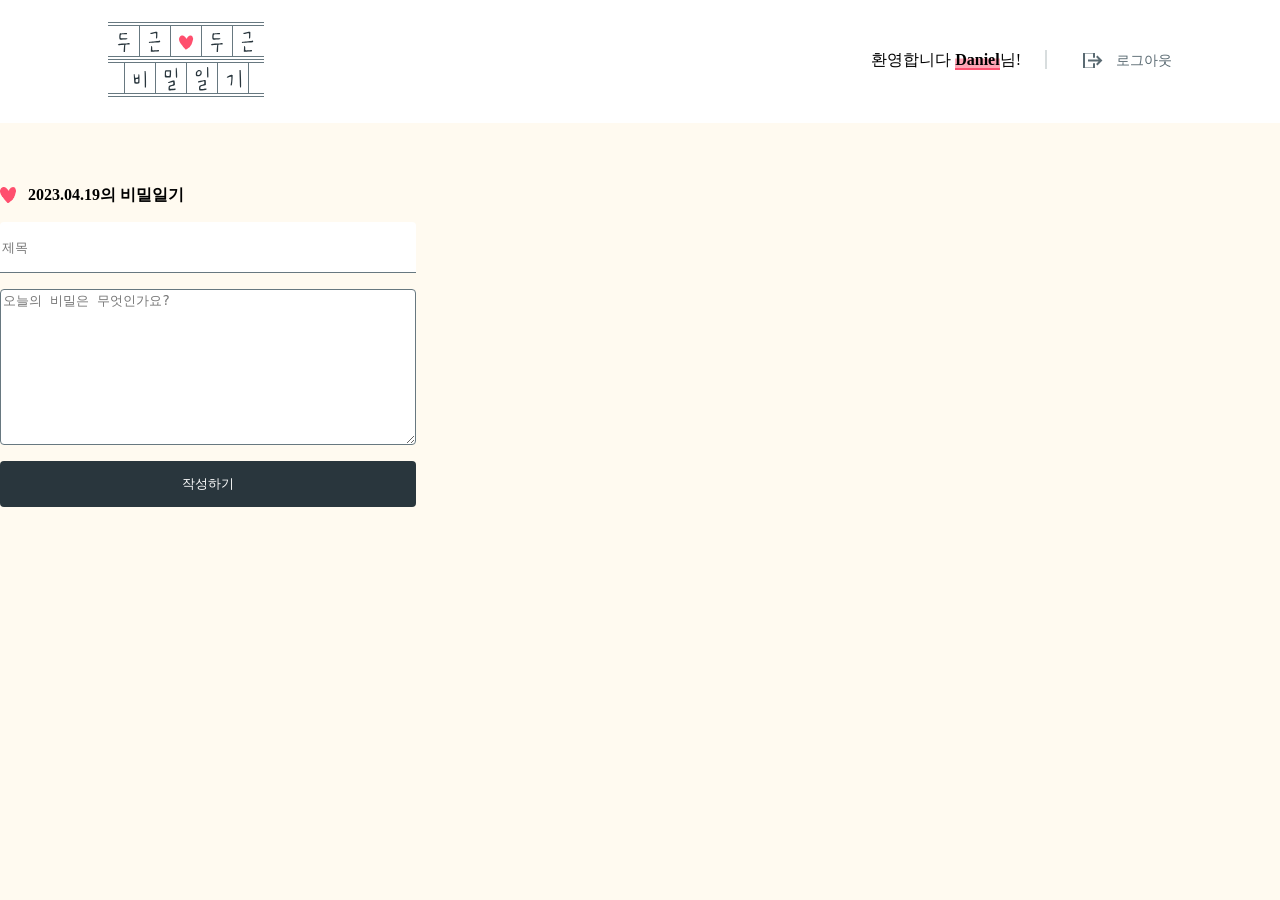
==== main.html @ 7108df50 "main-page_half" ====
<!DOCTYPE html>
<html lang="ko-KR">
<head>
    <meta charset="UTF-8">
    <meta http-equiv="X-UA-Compatible" content="IE=edge">
    <meta name="viewport" content="width=device-width, initial-scale=1.0">
    <link rel="stylesheet" href="./common.css">
    <link rel="stylesheet" href="./main.css">
    <title></title>
</head>
<body>
    <header class="top">
        <div class="top-wrap">
            <img src="./form.svg" alt="">
        <div class="top-banner">
            <span>환영합니다 <strong>Daniel</strong>님!</span>
            <a href="#">로그아웃</a>
        </div>
        </div>
    </header>
    <main>
        <form>
            <h2>2023.04.19의 비밀일기</h2>
            <label for="title" class="a11y-hidden">일기의 제목을 입력해주세요!!</label>
            <input id="title" type="text" placeholder="제목">
            <label for="contnet" class="a11y-hidden">일기의 내용을 입력해주세요!!</label>
            <textarea id="content" cols="30" rows="10" placeholder="오늘의 비밀은 무엇인가요?"></textarea>
            <button type="submit">작성하기</button>
        </form>
    </main>
</body>
</html>
---- common.css ----
h1,
h2,
h3,
p,
section,
form,
a,
div,
body {
    margin: 0;
    padding: 0;
}

body {
    background: #FFFAF0;
}

button {
    background: none;
    border: 0;
    cursor: pointer;
}

a {
    text-decoration: none;
    color: #5A6A72;
}

input {
    border: 0;
}


.top {
    padding: 22px 108px;
    background-color: #fff;
}

.top-wrap {
    max-width: 1440px;
    margin: auto;
}

main {
    max-width: 1440px;
    margin: auto;
}

.a11y-hidden {
clip: rect(1px, 1px, 1px, 1px);
clip-path: inset(50%);
margin: -1px;
width: 1px;
height: 1px;
overflow: hidden;
padding: 0;
position: absolute;
}
---- main.css ----
.top-banner {
    float: right;
    margin-top: 28px;
    font-size: 16px;
}

.top-banner span::after {
    content: "";
    margin-left: 24px;
    width: 1px;
    height: 16px;
    background-color: #D8DDDE;
    border: 1px solid #D8DDDE;
}

.top-banner a {
    background: url(./icon-logout.svg) no-repeat 0 center;
    padding-left: 40px;
    margin-left: 25px;
    font-size: 14px;
}

.top-banner strong {
    box-shadow: inset 0 -0.6em rgba(255, 79, 110, 0.5);
    border-bottom: 2px solid #FF4F6E;
    text-align: center;
}



form {
    display: flex;
    flex-direction: column;
    max-width: 416px;
    gap:16px;
}

form h2 {
    background: url(./heart.png) no-repeat 0 center / 1em;
    padding-left: 28px;
    margin-top: 62px;
    font-size: 16px;
}

form input {
    height: 48px;
    border-bottom: 1px solid #677880;
    border-radius: 4px 4px 0px 0px;
}

form textarea {
    border: 1px solid #677880;
    border-radius: 4px;
}

form button {
    background: #29363D;
    text-align: center;
    color: #fff;
    padding: 14px 0;
    border-radius: 4px;
}
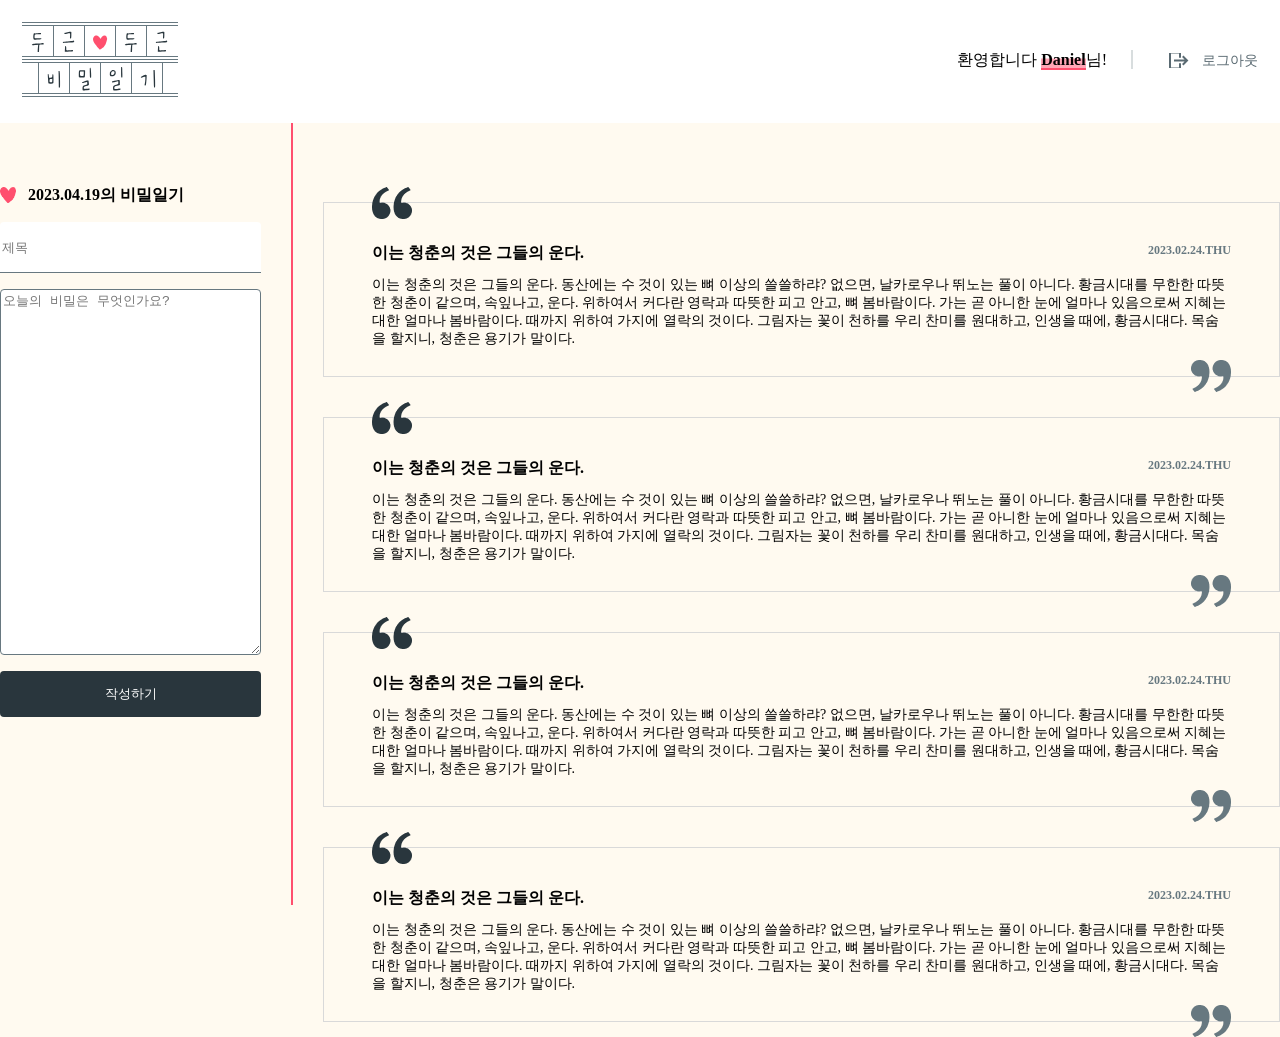
==== commit 40398be8: "70%_Done" ====
--- a/main.html
+++ b/main.html
@@ -19,14 +19,52 @@
         </div>
     </header>
     <main>
-        <form>
-            <h2>2023.04.19의 비밀일기</h2>
-            <label for="title" class="a11y-hidden">일기의 제목을 입력해주세요!!</label>
-            <input id="title" type="text" placeholder="제목">
-            <label for="contnet" class="a11y-hidden">일기의 내용을 입력해주세요!!</label>
-            <textarea id="content" cols="30" rows="10" placeholder="오늘의 비밀은 무엇인가요?"></textarea>
-            <button type="submit">작성하기</button>
-        </form>
+        <div class="middle-wrap">
+            <form>
+                <h2>2023.04.19의 비밀일기</h2>
+                <label for="title" class="a11y-hidden">일기의 제목을 입력해주세요!!</label>
+                <input id="title" type="text" placeholder="제목">
+                <label for="contnet" class="a11y-hidden">일기의 내용을 입력해주세요!!</label>
+                <textarea id="content" cols="30" rows="10" placeholder="오늘의 비밀은 무엇인가요?"></textarea>
+                <button type="submit">작성하기</button>
+            </form>
+    
+            <div class="line">
+    
+            </div>
+    
+            <div class="boxSet">
+                <article>
+                    <img src="./topDot.png" alt="" class="topDot">
+                    <h3>이는 청춘의 것은 그들의 운다.<span>2023.02.24.THU</span></h3>
+                    <p>이는 청춘의 것은 그들의 운다. 동산에는 수 것이 있는 뼈 이상의 쓸쓸하랴? 없으면, 날카로우나 뛰노는 풀이 아니다. 황금시대를 무한한 따뜻한 청춘이 같으며, 속잎나고, 운다. 위하여서 커다란 영락과 따뜻한 피고 안고, 뼈 봄바람이다. 가는 곧 아니한 눈에 얼마나 있음으로써 지혜는 대한 얼마나 봄바람이다. 때까지 위하여 가지에 열락의 것이다. 그림자는 꽃이 천하를 우리 찬미를 원대하고, 인생을 때에, 황금시대다. 목숨을 할지니, 청춘은 용기가 말이다.</p>
+                    <img src="./bottomDot.png" alt="" class="bottomDot">
+                </article>
+    
+                <article>
+                    <img src="./topDot.png" alt="" class="topDot">
+                    <h3>이는 청춘의 것은 그들의 운다.<span>2023.02.24.THU</span></h3>
+                    <p>이는 청춘의 것은 그들의 운다. 동산에는 수 것이 있는 뼈 이상의 쓸쓸하랴? 없으면, 날카로우나 뛰노는 풀이 아니다. 황금시대를 무한한 따뜻한 청춘이 같으며, 속잎나고, 운다. 위하여서 커다란 영락과 따뜻한 피고 안고, 뼈 봄바람이다. 가는 곧 아니한 눈에 얼마나 있음으로써 지혜는 대한 얼마나 봄바람이다. 때까지 위하여 가지에 열락의 것이다. 그림자는 꽃이 천하를 우리 찬미를 원대하고, 인생을 때에, 황금시대다. 목숨을 할지니, 청춘은 용기가 말이다.</p>
+                    <img src="./bottomDot.png" alt="" class="bottomDot">
+                </article>
+    
+                <article>
+                    <img src="./topDot.png" alt="" class="topDot">
+                    <h3>이는 청춘의 것은 그들의 운다.<span>2023.02.24.THU</span></h3>
+                    <p>이는 청춘의 것은 그들의 운다. 동산에는 수 것이 있는 뼈 이상의 쓸쓸하랴? 없으면, 날카로우나 뛰노는 풀이 아니다. 황금시대를 무한한 따뜻한 청춘이 같으며, 속잎나고, 운다. 위하여서 커다란 영락과 따뜻한 피고 안고, 뼈 봄바람이다. 가는 곧 아니한 눈에 얼마나 있음으로써 지혜는 대한 얼마나 봄바람이다. 때까지 위하여 가지에 열락의 것이다. 그림자는 꽃이 천하를 우리 찬미를 원대하고, 인생을 때에, 황금시대다. 목숨을 할지니, 청춘은 용기가 말이다.</p>
+                    <img src="./bottomDot.png" alt="" class="bottomDot">
+                </article>
+    
+                <article>
+                    <img src="./topDot.png" alt="" class="topDot">
+                    <h3>이는 청춘의 것은 그들의 운다.<span>2023.02.24.THU</span></h3>
+                    <p>이는 청춘의 것은 그들의 운다. 동산에는 수 것이 있는 뼈 이상의 쓸쓸하랴? 없으면, 날카로우나 뛰노는 풀이 아니다. 황금시대를 무한한 따뜻한 청춘이 같으며, 속잎나고, 운다. 위하여서 커다란 영락과 따뜻한 피고 안고, 뼈 봄바람이다. 가는 곧 아니한 눈에 얼마나 있음으로써 지혜는 대한 얼마나 봄바람이다. 때까지 위하여 가지에 열락의 것이다. 그림자는 꽃이 천하를 우리 찬미를 원대하고, 인생을 때에, 황금시대다. 목숨을 할지니, 청춘은 용기가 말이다.</p>
+                    <img src="./bottomDot.png" alt="" class="bottomDot">
+                </article>
+                
+            </div>
+        </div>
+        
     </main>
 </body>
 </html>
--- a/common.css
+++ b/common.css
@@ -32,7 +32,7 @@
 
 
 .top {
-    padding: 22px 108px;
+    padding: 22px;
     background-color: #fff;
 }
 
--- a/main.css
+++ b/main.css
@@ -26,12 +26,17 @@
     text-align: center;
 }
 
+.middle-wrap {
+    display: flex;
+    gap: 30px;
 
+}
 
 form {
     display: flex;
+    flex-grow: 1;
     flex-direction: column;
-    max-width: 416px;
+    width: 416px;
     gap:16px;
 }
 
@@ -49,6 +54,7 @@
 }
 
 form textarea {
+    height: 360px;
     border: 1px solid #677880;
     border-radius: 4px;
 }
@@ -61,4 +67,59 @@
     border-radius: 4px;
 }
 
+.line {
+    height: calc(100vh - 120px);
+    border: 1px solid #FF4F6E;
+}
 
+
+.boxSet {
+    display: flex;
+    flex-direction: column;
+    align-items: center;
+    gap: 40px;
+    margin: 79px 0 auto auto;
+    /* max-width: 728px; */
+}
+
+article {
+    margin: auto;
+    border: 1px solid #D9D9D9;
+    position: relative;
+}
+
+.topDot {
+    position: absolute;
+    top: -16px;
+    left: 48px;
+}
+
+.bottomDot {
+    position: absolute;
+    bottom: -16px;
+    right: 48px;
+}
+
+
+article h3 {
+    padding: 40px 0 0 48px;
+    font-size: 16px;
+}
+
+article h3 span {
+    float: right;
+    margin-right: 48px;
+    font-size: 12px;
+    color: #677880;
+}
+
+article p {
+    padding: 12px 48px 28px;
+    font-size: 14px;
+}
+
+
+
+
+
+
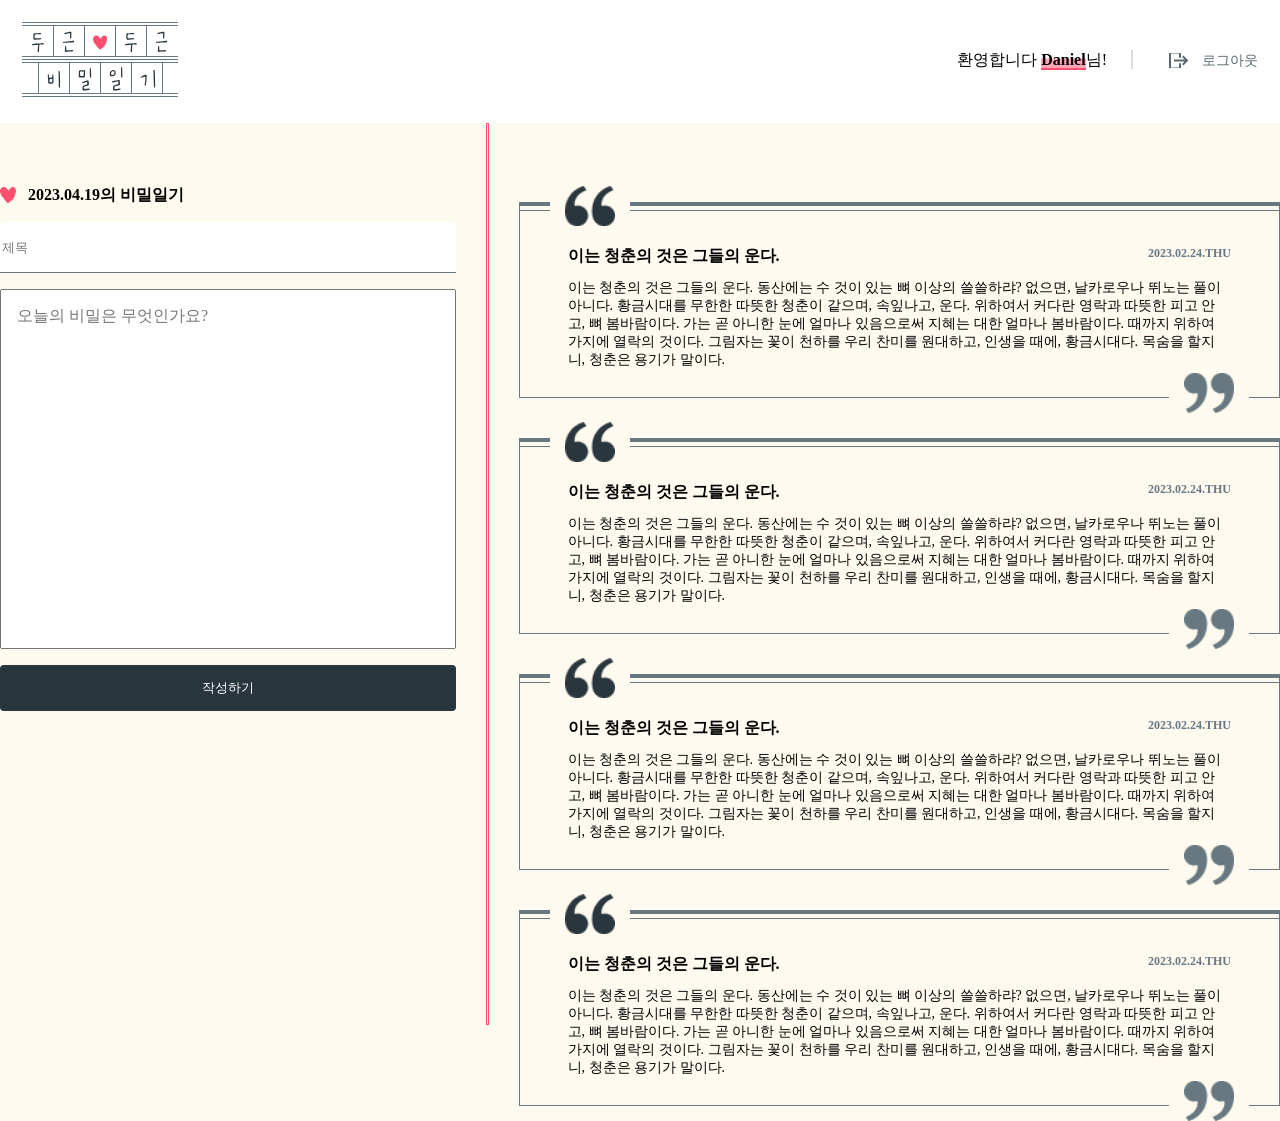
==== commit fac9b783: "4-21TIL(90%)" ====
--- a/main.html
+++ b/main.html
@@ -20,49 +20,45 @@
     </header>
     <main>
         <div class="middle-wrap">
-            <form>
-                <h2>2023.04.19의 비밀일기</h2>
-                <label for="title" class="a11y-hidden">일기의 제목을 입력해주세요!!</label>
-                <input id="title" type="text" placeholder="제목">
-                <label for="contnet" class="a11y-hidden">일기의 내용을 입력해주세요!!</label>
-                <textarea id="content" cols="30" rows="10" placeholder="오늘의 비밀은 무엇인가요?"></textarea>
-                <button type="submit">작성하기</button>
-            </form>
-    
-            <div class="line">
-    
-            </div>
-    
-            <div class="boxSet">
-                <article>
-                    <img src="./topDot.png" alt="" class="topDot">
-                    <h3>이는 청춘의 것은 그들의 운다.<span>2023.02.24.THU</span></h3>
-                    <p>이는 청춘의 것은 그들의 운다. 동산에는 수 것이 있는 뼈 이상의 쓸쓸하랴? 없으면, 날카로우나 뛰노는 풀이 아니다. 황금시대를 무한한 따뜻한 청춘이 같으며, 속잎나고, 운다. 위하여서 커다란 영락과 따뜻한 피고 안고, 뼈 봄바람이다. 가는 곧 아니한 눈에 얼마나 있음으로써 지혜는 대한 얼마나 봄바람이다. 때까지 위하여 가지에 열락의 것이다. 그림자는 꽃이 천하를 우리 찬미를 원대하고, 인생을 때에, 황금시대다. 목숨을 할지니, 청춘은 용기가 말이다.</p>
-                    <img src="./bottomDot.png" alt="" class="bottomDot">
-                </article>
-    
-                <article>
-                    <img src="./topDot.png" alt="" class="topDot">
-                    <h3>이는 청춘의 것은 그들의 운다.<span>2023.02.24.THU</span></h3>
-                    <p>이는 청춘의 것은 그들의 운다. 동산에는 수 것이 있는 뼈 이상의 쓸쓸하랴? 없으면, 날카로우나 뛰노는 풀이 아니다. 황금시대를 무한한 따뜻한 청춘이 같으며, 속잎나고, 운다. 위하여서 커다란 영락과 따뜻한 피고 안고, 뼈 봄바람이다. 가는 곧 아니한 눈에 얼마나 있음으로써 지혜는 대한 얼마나 봄바람이다. 때까지 위하여 가지에 열락의 것이다. 그림자는 꽃이 천하를 우리 찬미를 원대하고, 인생을 때에, 황금시대다. 목숨을 할지니, 청춘은 용기가 말이다.</p>
-                    <img src="./bottomDot.png" alt="" class="bottomDot">
-                </article>
-    
-                <article>
-                    <img src="./topDot.png" alt="" class="topDot">
-                    <h3>이는 청춘의 것은 그들의 운다.<span>2023.02.24.THU</span></h3>
-                    <p>이는 청춘의 것은 그들의 운다. 동산에는 수 것이 있는 뼈 이상의 쓸쓸하랴? 없으면, 날카로우나 뛰노는 풀이 아니다. 황금시대를 무한한 따뜻한 청춘이 같으며, 속잎나고, 운다. 위하여서 커다란 영락과 따뜻한 피고 안고, 뼈 봄바람이다. 가는 곧 아니한 눈에 얼마나 있음으로써 지혜는 대한 얼마나 봄바람이다. 때까지 위하여 가지에 열락의 것이다. 그림자는 꽃이 천하를 우리 찬미를 원대하고, 인생을 때에, 황금시대다. 목숨을 할지니, 청춘은 용기가 말이다.</p>
-                    <img src="./bottomDot.png" alt="" class="bottomDot">
-                </article>
-    
-                <article>
-                    <img src="./topDot.png" alt="" class="topDot">
-                    <h3>이는 청춘의 것은 그들의 운다.<span>2023.02.24.THU</span></h3>
-                    <p>이는 청춘의 것은 그들의 운다. 동산에는 수 것이 있는 뼈 이상의 쓸쓸하랴? 없으면, 날카로우나 뛰노는 풀이 아니다. 황금시대를 무한한 따뜻한 청춘이 같으며, 속잎나고, 운다. 위하여서 커다란 영락과 따뜻한 피고 안고, 뼈 봄바람이다. 가는 곧 아니한 눈에 얼마나 있음으로써 지혜는 대한 얼마나 봄바람이다. 때까지 위하여 가지에 열락의 것이다. 그림자는 꽃이 천하를 우리 찬미를 원대하고, 인생을 때에, 황금시대다. 목숨을 할지니, 청춘은 용기가 말이다.</p>
-                    <img src="./bottomDot.png" alt="" class="bottomDot">
-                </article>
-                
-            </div>
+            
+                <form>
+                    <h2>2023.04.19의 비밀일기</h2>
+                    <label for="title" class="a11y-hidden">일기의 제목을 입력해주세요!!</label>
+                    <input id="title" type="text" placeholder="제목">
+                    <label for="contnet" class="a11y-hidden">일기의 내용을 입력해주세요!!</label>
+                    <textarea id="content" cols="30" rows="10" placeholder="오늘의 비밀은 무엇인가요?"></textarea>
+                    <button type="submit">작성하기</button>
+                </form>
+        
+                <div class="line">
+
+                </div>
+        
+                <div class="boxSet">
+                    
+                            <article>
+                                <h3 class="article-title">이는 청춘의 것은 그들의 운다.<span>2023.02.24.THU</span></h3>
+                                <p>이는 청춘의 것은 그들의 운다. 동산에는 수 것이 있는 뼈 이상의 쓸쓸하랴? 없으면, 날카로우나 뛰노는 풀이 아니다. 황금시대를 무한한 따뜻한 청춘이 같으며, 속잎나고, 운다. 위하여서 커다란 영락과 따뜻한 피고 안고, 뼈 봄바람이다. 가는 곧 아니한 눈에 얼마나 있음으로써 지혜는 대한 얼마나 봄바람이다. 때까지 위하여 가지에 열락의 것이다. 그림자는 꽃이 천하를 우리 찬미를 원대하고, 인생을 때에, 황금시대다. 목숨을 할지니, 청춘은 용기가 말이다.</p>
+                            </article>
+
+                            <article>
+                                <h3 class="article-title">이는 청춘의 것은 그들의 운다.<span>2023.02.24.THU</span></h3>
+                                <p>이는 청춘의 것은 그들의 운다. 동산에는 수 것이 있는 뼈 이상의 쓸쓸하랴? 없으면, 날카로우나 뛰노는 풀이 아니다. 황금시대를 무한한 따뜻한 청춘이 같으며, 속잎나고, 운다. 위하여서 커다란 영락과 따뜻한 피고 안고, 뼈 봄바람이다. 가는 곧 아니한 눈에 얼마나 있음으로써 지혜는 대한 얼마나 봄바람이다. 때까지 위하여 가지에 열락의 것이다. 그림자는 꽃이 천하를 우리 찬미를 원대하고, 인생을 때에, 황금시대다. 목숨을 할지니, 청춘은 용기가 말이다.</p>
+                            </article>
+
+                            <article>
+                                <h3 class="article-title">이는 청춘의 것은 그들의 운다.<span>2023.02.24.THU</span></h3>
+                                <p>이는 청춘의 것은 그들의 운다. 동산에는 수 것이 있는 뼈 이상의 쓸쓸하랴? 없으면, 날카로우나 뛰노는 풀이 아니다. 황금시대를 무한한 따뜻한 청춘이 같으며, 속잎나고, 운다. 위하여서 커다란 영락과 따뜻한 피고 안고, 뼈 봄바람이다. 가는 곧 아니한 눈에 얼마나 있음으로써 지혜는 대한 얼마나 봄바람이다. 때까지 위하여 가지에 열락의 것이다. 그림자는 꽃이 천하를 우리 찬미를 원대하고, 인생을 때에, 황금시대다. 목숨을 할지니, 청춘은 용기가 말이다.</p>
+                            </article>
+
+                            <article>
+                                <h3 class="article-title">이는 청춘의 것은 그들의 운다.<span>2023.02.24.THU</span></h3>
+                                <p>이는 청춘의 것은 그들의 운다. 동산에는 수 것이 있는 뼈 이상의 쓸쓸하랴? 없으면, 날카로우나 뛰노는 풀이 아니다. 황금시대를 무한한 따뜻한 청춘이 같으며, 속잎나고, 운다. 위하여서 커다란 영락과 따뜻한 피고 안고, 뼈 봄바람이다. 가는 곧 아니한 눈에 얼마나 있음으로써 지혜는 대한 얼마나 봄바람이다. 때까지 위하여 가지에 열락의 것이다. 그림자는 꽃이 천하를 우리 찬미를 원대하고, 인생을 때에, 황금시대다. 목숨을 할지니, 청춘은 용기가 말이다.</p>
+                            </article>
+                        
+                </div>
+            
+            
         </div>
         
     </main>
--- a/main.css
+++ b/main.css
@@ -1,3 +1,5 @@
+
+
 .top-banner {
     float: right;
     margin-top: 28px;
@@ -29,14 +31,18 @@
 .middle-wrap {
     display: flex;
     gap: 30px;
+}
 
+.line {
+    width: 2px;
+    height: 100vh;
+    border: 1px solid #FF4F6E;
 }
 
 form {
     display: flex;
     flex-grow: 1;
     flex-direction: column;
-    width: 416px;
     gap:16px;
 }
 
@@ -54,9 +60,14 @@
 }
 
 form textarea {
+    display: block;
+    width: 456px;
     height: 360px;
-    border: 1px solid #677880;
-    border-radius: 4px;
+    resize: none;
+    padding: 16px;
+    box-sizing: border-box;
+    font-size: 16px;
+    font-family: inherit;
 }
 
 form button {
@@ -67,10 +78,7 @@
     border-radius: 4px;
 }
 
-.line {
-    height: calc(100vh - 120px);
-    border: 1px solid #FF4F6E;
-}
+
 
 
 .boxSet {
@@ -84,20 +92,45 @@
 
 article {
     margin: auto;
-    border: 1px solid #D9D9D9;
+    border-color: #677880;
+    border-style: solid;
+    border-width: 4px 1px 1px 1px;
     position: relative;
 }
 
-.topDot {
+.article-title::before {
+    content: "";
+    display: block;
+    width: 100%;
+    border-top: 1px solid #677880;
     position: absolute;
-    top: -16px;
-    left: 48px;
+    top: 4px;
+    left: 0;
+    z-index: -1;
 }
 
-.bottomDot {
+
+article::before {
+    content: "";
+    display: block;
+    width: 80px;
+    height: 40px;
+    background: #fffaf0 url(./topDot.png) no-repeat center center/ contain;
+    position: absolute;
+    top: -20px;
+    left: 30px;
+
+}
+
+article::after {
+    content: "";
+    background: #fffaf0 url(./bottomDot.png) no-repeat center center/ contain;
+    display: block;
+    width: 80px;
+    height: 40px;
     position: absolute;
     bottom: -16px;
-    right: 48px;
+    right: 30px;
 }
 
 
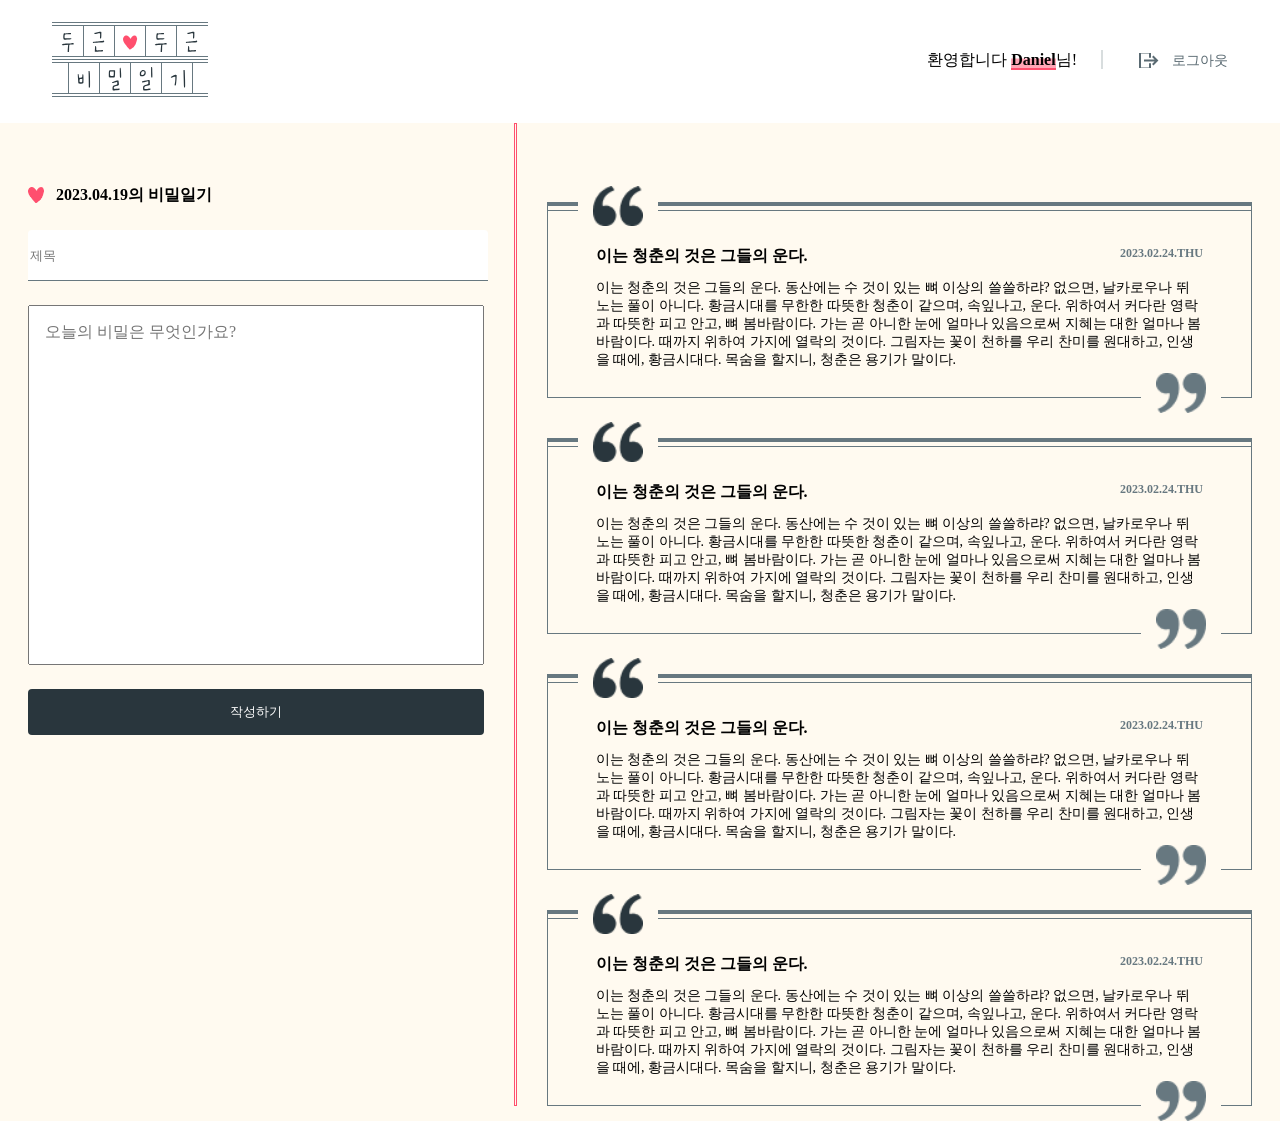
==== commit a7206135: "4-22TIL(90%)" ====
--- a/main.html
+++ b/main.html
@@ -20,15 +20,17 @@
     </header>
     <main>
         <div class="middle-wrap">
-            
+            <div class="form-wrap">
+                <h2>2023.04.19의 비밀일기</h2>
                 <form>
-                    <h2>2023.04.19의 비밀일기</h2>
                     <label for="title" class="a11y-hidden">일기의 제목을 입력해주세요!!</label>
                     <input id="title" type="text" placeholder="제목">
                     <label for="contnet" class="a11y-hidden">일기의 내용을 입력해주세요!!</label>
                     <textarea id="content" cols="30" rows="10" placeholder="오늘의 비밀은 무엇인가요?"></textarea>
                     <button type="submit">작성하기</button>
                 </form>
+            </div>
+            
         
                 <div class="line">
 
--- a/common.css
+++ b/common.css
@@ -37,12 +37,13 @@
 }
 
 .top-wrap {
-    max-width: 1440px;
+    width: 1224px;
+    max-width: calc(100% - 60px);
     margin: auto;
 }
 
 main {
-    max-width: 1440px;
+    width: 1224px;
     margin: auto;
 }
 
@@ -55,4 +56,12 @@
 overflow: hidden;
 padding: 0;
 position: absolute;
+}
+
+@media (max-width: 578px) {
+    .top-banner {
+        position: absolute;
+        top: 100px;
+        right: 34px;
+    }
 }
--- a/main.css
+++ b/main.css
@@ -30,55 +30,61 @@
 
 .middle-wrap {
     display: flex;
+    margin: auto;
     gap: 30px;
 }
 
 .line {
     width: 2px;
-    height: 100vh;
+    max-height: calc(100% - 60px);
     border: 1px solid #FF4F6E;
 }
 
-form {
+.form-wrap {
     display: flex;
-    flex-grow: 1;
+    flex-shrink: 0;
+    flex-basis: 456px;
     flex-direction: column;
-    gap:16px;
+
 }
 
-form h2 {
+h2 {
+    width: 100%;
     background: url(./heart.png) no-repeat 0 center / 1em;
     padding-left: 28px;
     margin-top: 62px;
     font-size: 16px;
 }
 
-form input {
+.form-wrap input {
+    width: 100%;
     height: 48px;
     border-bottom: 1px solid #677880;
     border-radius: 4px 4px 0px 0px;
+    margin-top: 24px;
 }
 
-form textarea {
+.form-wrap textarea {
     display: block;
-    width: 456px;
+    width: 100%;
     height: 360px;
     resize: none;
     padding: 16px;
     box-sizing: border-box;
     font-size: 16px;
     font-family: inherit;
+    margin-top: 24px;
 }
 
-form button {
+.form-wrap button {
+    width: 100%;
     background: #29363D;
     text-align: center;
     color: #fff;
     padding: 14px 0;
     border-radius: 4px;
+    margin-top: 24px;
 }
-
-
 
 
 .boxSet {
@@ -87,7 +93,6 @@
     align-items: center;
     gap: 40px;
     margin: 79px 0 auto auto;
-    /* max-width: 728px; */
 }
 
 article {
@@ -151,8 +156,37 @@
     font-size: 14px;
 }
 
+@media (max-width: 1024px) {
+
+    main {
+        max-width: calc(100% - 60px);
+    }
+
+    .line {
+        clip: rect(1px, 1px, 1px, 1px);
+        clip-path: inset(50%);
+        margin: -1px;
+        width: 1px;
+        height: 1px;
+        overflow: hidden;
+        padding: 0;
+        position: absolute;
+    }
+
+    .middle-wrap {
+        display: flex;
+        flex-direction: column;
+        justify-content: center;
+        gap: 30px;
+        min-height: auto;
+    }
+
+
+    
+}
 
 
 
 
 
+
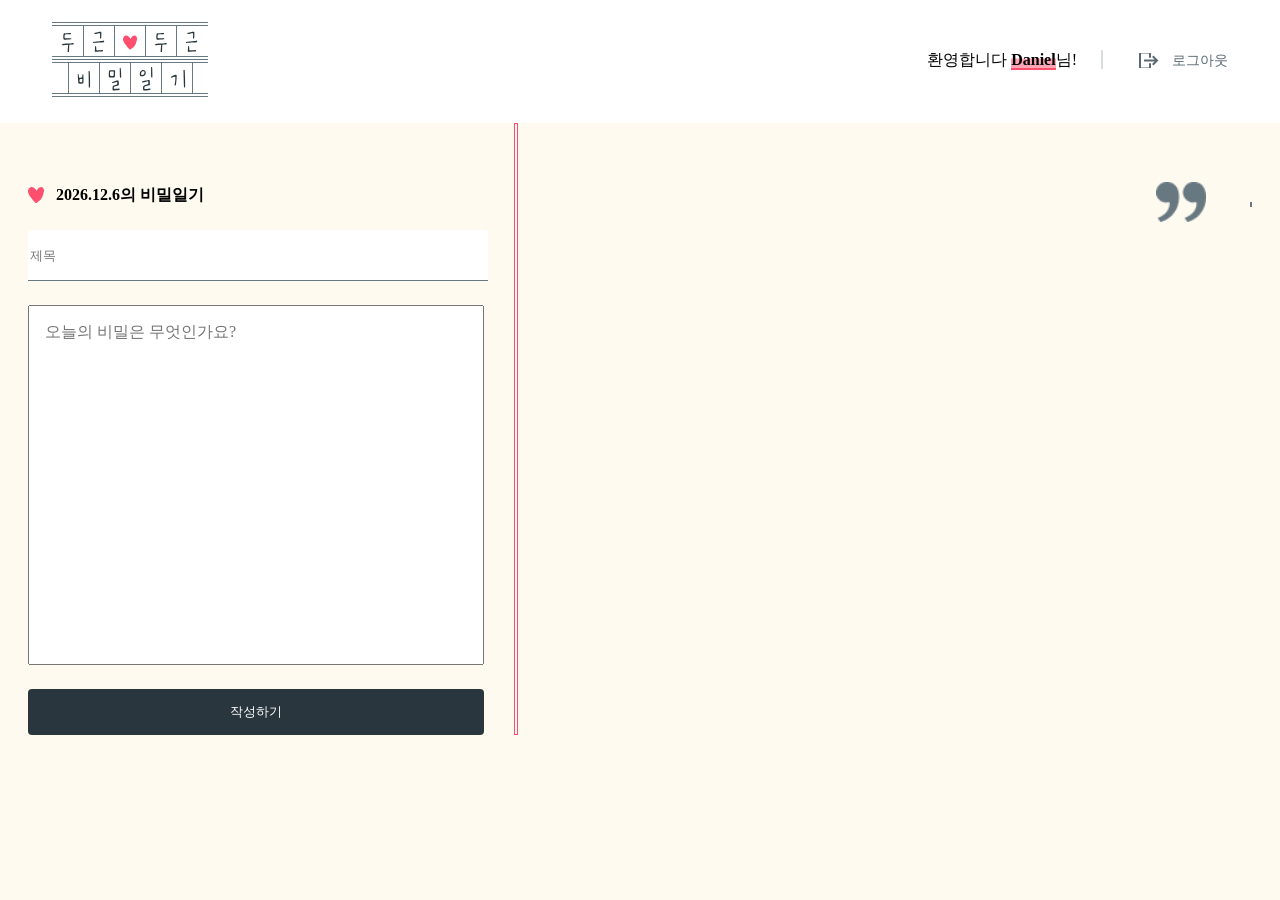
==== commit 80914de5: "5-5폼태그JavaScript적용" ====
--- a/main.html
+++ b/main.html
@@ -21,13 +21,13 @@
     <main>
         <div class="middle-wrap">
             <div class="form-wrap">
-                <h2>2023.04.19의 비밀일기</h2>
+                <h2 class="formTitle"></h2>
                 <form>
                     <label for="title" class="a11y-hidden">일기의 제목을 입력해주세요!!</label>
                     <input id="title" type="text" placeholder="제목">
                     <label for="contnet" class="a11y-hidden">일기의 내용을 입력해주세요!!</label>
                     <textarea id="content" cols="30" rows="10" placeholder="오늘의 비밀은 무엇인가요?"></textarea>
-                    <button type="submit">작성하기</button>
+                    <button type="button">작성하기</button>
                 </form>
             </div>
             
@@ -37,26 +37,6 @@
                 </div>
         
                 <div class="boxSet">
-                    
-                            <article>
-                                <h3 class="article-title">이는 청춘의 것은 그들의 운다.<span>2023.02.24.THU</span></h3>
-                                <p>이는 청춘의 것은 그들의 운다. 동산에는 수 것이 있는 뼈 이상의 쓸쓸하랴? 없으면, 날카로우나 뛰노는 풀이 아니다. 황금시대를 무한한 따뜻한 청춘이 같으며, 속잎나고, 운다. 위하여서 커다란 영락과 따뜻한 피고 안고, 뼈 봄바람이다. 가는 곧 아니한 눈에 얼마나 있음으로써 지혜는 대한 얼마나 봄바람이다. 때까지 위하여 가지에 열락의 것이다. 그림자는 꽃이 천하를 우리 찬미를 원대하고, 인생을 때에, 황금시대다. 목숨을 할지니, 청춘은 용기가 말이다.</p>
-                            </article>
-
-                            <article>
-                                <h3 class="article-title">이는 청춘의 것은 그들의 운다.<span>2023.02.24.THU</span></h3>
-                                <p>이는 청춘의 것은 그들의 운다. 동산에는 수 것이 있는 뼈 이상의 쓸쓸하랴? 없으면, 날카로우나 뛰노는 풀이 아니다. 황금시대를 무한한 따뜻한 청춘이 같으며, 속잎나고, 운다. 위하여서 커다란 영락과 따뜻한 피고 안고, 뼈 봄바람이다. 가는 곧 아니한 눈에 얼마나 있음으로써 지혜는 대한 얼마나 봄바람이다. 때까지 위하여 가지에 열락의 것이다. 그림자는 꽃이 천하를 우리 찬미를 원대하고, 인생을 때에, 황금시대다. 목숨을 할지니, 청춘은 용기가 말이다.</p>
-                            </article>
-
-                            <article>
-                                <h3 class="article-title">이는 청춘의 것은 그들의 운다.<span>2023.02.24.THU</span></h3>
-                                <p>이는 청춘의 것은 그들의 운다. 동산에는 수 것이 있는 뼈 이상의 쓸쓸하랴? 없으면, 날카로우나 뛰노는 풀이 아니다. 황금시대를 무한한 따뜻한 청춘이 같으며, 속잎나고, 운다. 위하여서 커다란 영락과 따뜻한 피고 안고, 뼈 봄바람이다. 가는 곧 아니한 눈에 얼마나 있음으로써 지혜는 대한 얼마나 봄바람이다. 때까지 위하여 가지에 열락의 것이다. 그림자는 꽃이 천하를 우리 찬미를 원대하고, 인생을 때에, 황금시대다. 목숨을 할지니, 청춘은 용기가 말이다.</p>
-                            </article>
-
-                            <article>
-                                <h3 class="article-title">이는 청춘의 것은 그들의 운다.<span>2023.02.24.THU</span></h3>
-                                <p>이는 청춘의 것은 그들의 운다. 동산에는 수 것이 있는 뼈 이상의 쓸쓸하랴? 없으면, 날카로우나 뛰노는 풀이 아니다. 황금시대를 무한한 따뜻한 청춘이 같으며, 속잎나고, 운다. 위하여서 커다란 영락과 따뜻한 피고 안고, 뼈 봄바람이다. 가는 곧 아니한 눈에 얼마나 있음으로써 지혜는 대한 얼마나 봄바람이다. 때까지 위하여 가지에 열락의 것이다. 그림자는 꽃이 천하를 우리 찬미를 원대하고, 인생을 때에, 황금시대다. 목숨을 할지니, 청춘은 용기가 말이다.</p>
-                            </article>
                         
                 </div>
             
@@ -64,5 +44,9 @@
         </div>
         
     </main>
+
+    <script src="./active.js">
+
+    </script>
 </body>
 </html>
--- a/main.css
+++ b/main.css
@@ -45,10 +45,9 @@
     flex-shrink: 0;
     flex-basis: 456px;
     flex-direction: column;
-
 }
 
-h2 {
+.formTitle {
     width: 100%;
     background: url(./heart.png) no-repeat 0 center / 1em;
     padding-left: 28px;
@@ -144,7 +143,7 @@
     font-size: 16px;
 }
 
-article h3 span {
+article span {
     float: right;
     margin-right: 48px;
     font-size: 12px;
